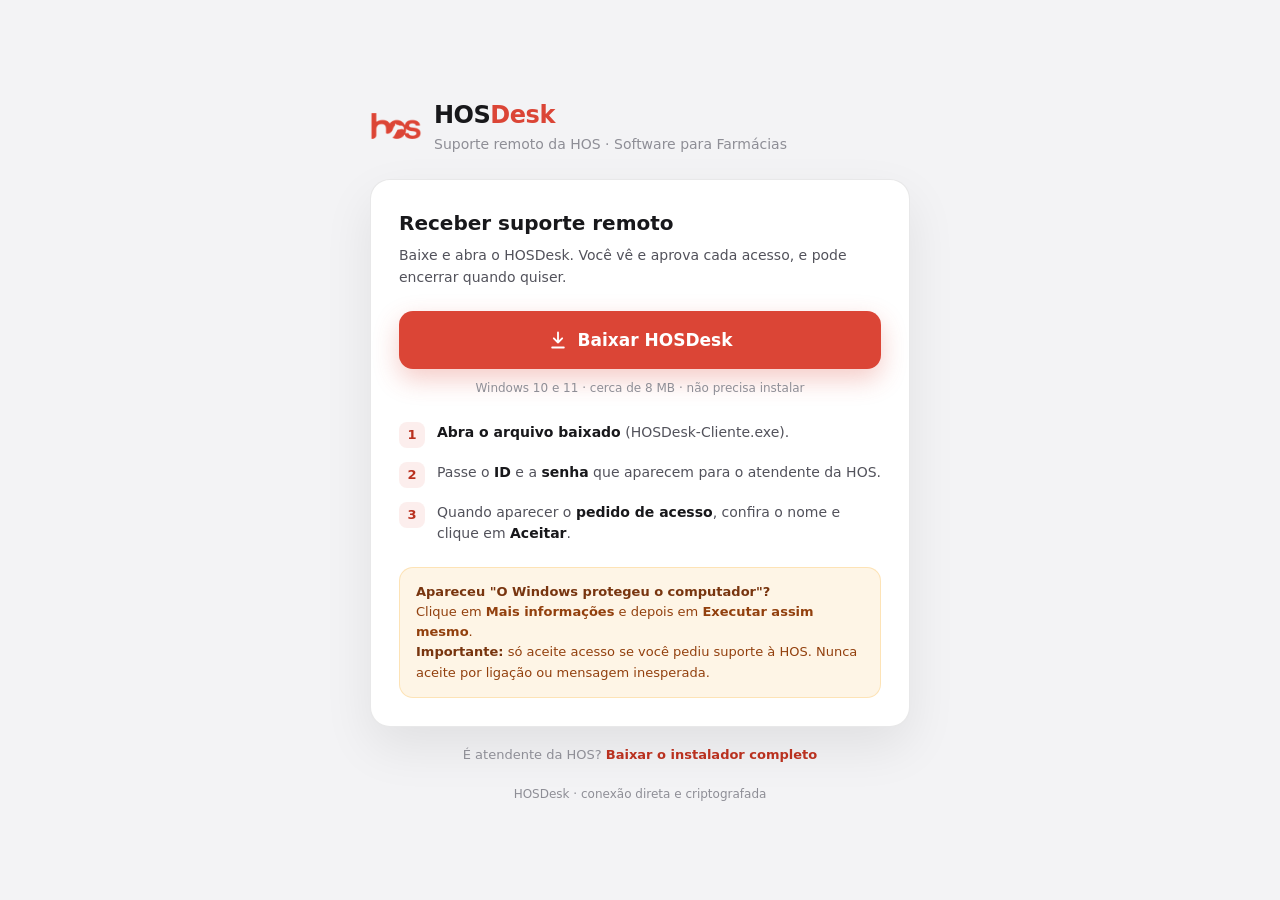
==== index.html @ 550ed30b "Pagina de download do HOSDesk 2.2.0" ====
<!doctype html>
<html lang="pt-BR">
<head>
  <meta charset="utf-8">
  <meta name="viewport" content="width=device-width, initial-scale=1">
  <title>HOSDesk — Baixar</title>
  <meta name="description" content="Baixe o HOSDesk para receber suporte remoto da HOS.">
  <link rel="icon" type="image/png" href="[data-uri]">
  <style>
    :root {
      --bg: #f3f3f5; --card: #ffffff; --line: rgba(9,9,11,.09);
      --text: #18181b; --muted: #52525b; --dim: #8e8e96;
      --brand: #db4536; --brand-hi: #c43a2b; --soft: rgba(219,69,54,.09); --ink: #b9311f;
      --warn-bg: rgba(245,158,11,.10); --warn: #92400e; --warn-strong: #78350f;
    }
    @media (prefers-color-scheme: dark) {
      :root {
        --bg: #0c0c0e; --card: #151518; --line: rgba(255,255,255,.07);
        --text: #f4f4f5; --muted: #a1a1aa; --dim: #71717a;
        --soft: rgba(219,69,54,.15); --ink: #f2897d;
        --warn-bg: rgba(245,158,11,.08); --warn: #fde68a; --warn-strong: #fbbf24;
      }
    }
    * { box-sizing: border-box; }
    body {
      margin: 0; min-height: 100vh; background: var(--bg); color: var(--text);
      font: 16px/1.55 "Segoe UI Variable", "Segoe UI", system-ui, -apple-system, Roboto, sans-serif;
      display: flex; align-items: center; justify-content: center; padding: 32px 16px;
    }
    main { width: 100%; max-width: 540px; }
    .brand { display: flex; align-items: center; gap: 12px; margin-bottom: 24px; }
    .brand img { width: 52px; height: 52px; }
    h1 { margin: 0; font-size: 24px; letter-spacing: -.02em; }
    h1 span { color: var(--brand); }
    .sub { margin: 0; color: var(--dim); font-size: 14px; }
    .card { background: var(--card); border: 1px solid var(--line); border-radius: 20px; padding: 28px; box-shadow: 0 20px 50px rgba(0,0,0,.08); }
    .card h2 { margin: 0 0 6px; font-size: 20px; }
    .card p { margin: 0; color: var(--muted); font-size: 14px; }
    .btn {
      margin-top: 22px; display: flex; align-items: center; justify-content: center; gap: 10px; width: 100%;
      padding: 16px; border-radius: 14px; background: var(--brand); color: #fff; font-weight: 700; font-size: 17px;
      text-decoration: none; box-shadow: 0 10px 26px rgba(219,69,54,.28); transition: background .15s, transform .1s;
    }
    .btn:hover { background: var(--brand-hi); }
    .btn:active { transform: scale(.99); }
    .meta { margin-top: 10px; text-align: center; color: var(--dim); font-size: 12px; }
    ol { margin: 24px 0 0; padding: 0; list-style: none; display: grid; gap: 14px; }
    li { display: flex; gap: 12px; font-size: 14px; color: var(--muted); }
    li b { color: var(--text); font-weight: 600; }
    .n { flex: none; width: 26px; height: 26px; border-radius: 8px; display: grid; place-items: center; background: var(--soft); color: var(--ink); font-weight: 700; font-size: 13px; }
    .warn { margin-top: 22px; padding: 14px 16px; border-radius: 14px; font-size: 13px; color: var(--warn); background: var(--warn-bg); border: 1px solid rgba(245,158,11,.22); }
    .warn strong { color: var(--warn-strong); }
    .alt { margin-top: 18px; text-align: center; font-size: 13px; color: var(--dim); }
    .alt a { color: var(--ink); font-weight: 600; text-decoration: none; }
    .alt a:hover { text-decoration: underline; }
    footer { margin-top: 20px; text-align: center; color: var(--dim); font-size: 12px; }
  </style>
</head>
<body>
  <main>
    <div class="brand">
      <img src="[data-uri]" alt="">
      <div>
        <h1>HOS<span>Desk</span></h1>
        <p class="sub">Suporte remoto da HOS · Software para Farmácias</p>
      </div>
    </div>

    <section class="card">
      <h2>Receber suporte remoto</h2>
      <p>Baixe e abra o HOSDesk. Você vê e aprova cada acesso, e pode encerrar quando quiser.</p>

      <a class="btn" href="https://github.com/Iopezs/remotedesk/releases/latest/download/HOSDesk-Cliente.exe">
        <svg width="20" height="20" viewBox="0 0 24 24" fill="none" stroke="currentColor" stroke-width="2.2" stroke-linecap="round" stroke-linejoin="round"><path d="M12 3v12M7 10l5 5 5-5M5 21h14"/></svg>
        Baixar HOSDesk
      </a>
      <div class="meta">Windows 10 e 11 · cerca de 8 MB · não precisa instalar</div>

      <ol>
        <li><span class="n">1</span><span><b>Abra o arquivo baixado</b> (HOSDesk-Cliente.exe).</span></li>
        <li><span class="n">2</span><span>Passe o <b>ID</b> e a <b>senha</b> que aparecem para o atendente da HOS.</span></li>
        <li><span class="n">3</span><span>Quando aparecer o <b>pedido de acesso</b>, confira o nome e clique em <b>Aceitar</b>.</span></li>
      </ol>

      <div class="warn">
        <strong>Apareceu "O Windows protegeu o computador"?</strong><br>
        Clique em <b>Mais informações</b> e depois em <b>Executar assim mesmo</b>.<br>
        <strong>Importante:</strong> só aceite acesso se você pediu suporte à HOS. Nunca aceite por ligação ou mensagem inesperada.
      </div>
    </section>

    <p class="alt">É atendente da HOS? <a href="https://github.com/Iopezs/remotedesk/releases/latest/download/HOSDesk-Setup.exe">Baixar o instalador completo</a></p>
    <footer>HOSDesk · conexão direta e criptografada</footer>
  </main>
</body>
</html>
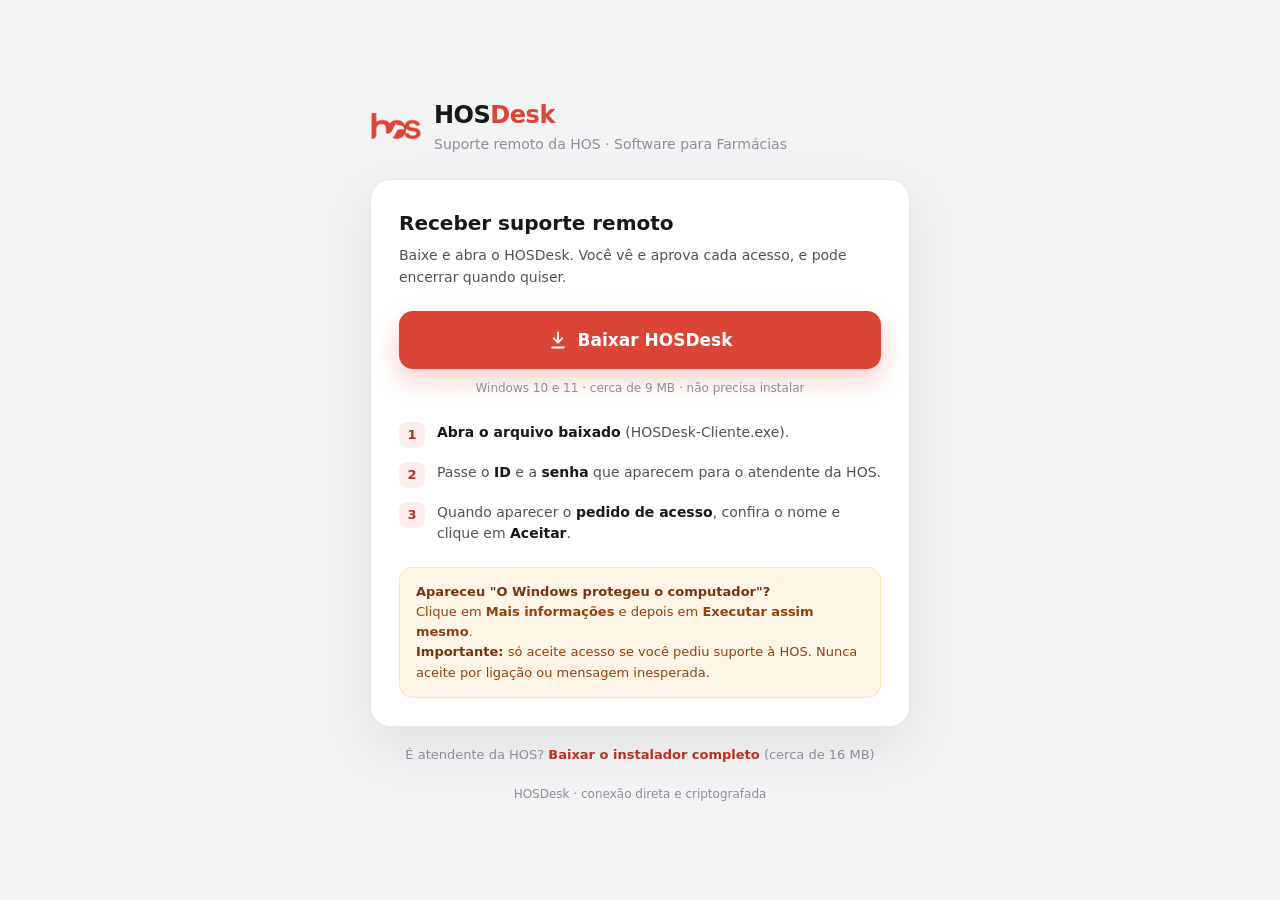
==== commit a4ec686b: "Atualiza tamanhos dos downloads (cliente ~9 MB, instalador ~16 MB)" ====
--- a/index.html
+++ b/index.html
@@ -74,7 +74,7 @@
         <svg width="20" height="20" viewBox="0 0 24 24" fill="none" stroke="currentColor" stroke-width="2.2" stroke-linecap="round" stroke-linejoin="round"><path d="M12 3v12M7 10l5 5 5-5M5 21h14"/></svg>
         Baixar HOSDesk
       </a>
-      <div class="meta">Windows 10 e 11 · cerca de 8 MB · não precisa instalar</div>
+      <div class="meta">Windows 10 e 11 · cerca de 9 MB · não precisa instalar</div>
 
       <ol>
         <li><span class="n">1</span><span><b>Abra o arquivo baixado</b> (HOSDesk-Cliente.exe).</span></li>
@@ -89,7 +89,7 @@
       </div>
     </section>
 
-    <p class="alt">É atendente da HOS? <a href="https://github.com/Iopezs/remotedesk/releases/latest/download/HOSDesk-Setup.exe">Baixar o instalador completo</a></p>
+    <p class="alt">É atendente da HOS? <a href="https://github.com/Iopezs/remotedesk/releases/latest/download/HOSDesk-Setup.exe">Baixar o instalador completo</a> (cerca de 16 MB)</p>
     <footer>HOSDesk · conexão direta e criptografada</footer>
   </main>
 </body>
